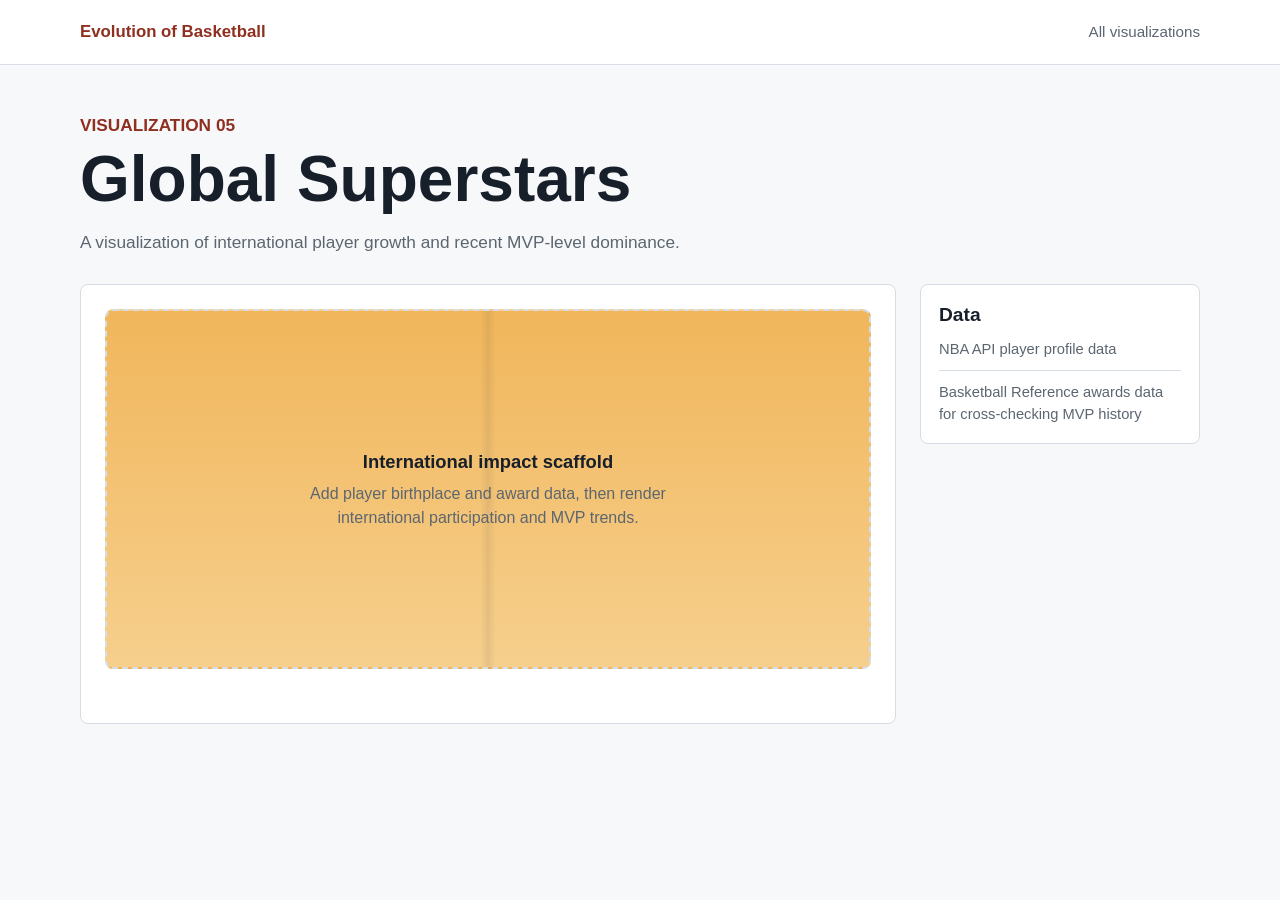
==== visualizations/global-superstars.html @ e6bba174 "Add baseline visualization structure" ====
<!DOCTYPE html>
<html lang="en">
<head>
  <meta charset="UTF-8">
  <meta name="viewport" content="width=device-width, initial-scale=1.0">
  <title>Global Superstars | Evolution of Basketball</title>
  <link rel="stylesheet" href="../styles/main.css">
</head>
<body>
  <header class="site-header">
    <nav class="nav-shell" aria-label="Main navigation">
      <a class="brand" href="../index.html">Evolution of Basketball</a>
      <a class="back-link" href="../index.html">All visualizations</a>
    </nav>
  </header>

  <main class="viz-shell">
    <section class="viz-heading">
      <p class="eyebrow">Visualization 05</p>
      <h1 data-viz-title>Global Superstars</h1>
      <p data-viz-description></p>
    </section>

    <section class="viz-layout">
      <div class="viz-stage">
        <div class="placeholder-chart" data-viz-chart></div>
      </div>

      <aside class="data-panel" aria-label="Planned data sources">
        <h2>Data</h2>
        <ul class="data-list" data-viz-data></ul>
      </aside>
    </section>
  </main>

  <script src="../scripts/viz-page.js"></script>
  <script src="../scripts/global-superstars.js"></script>
</body>
</html>
---- styles/main.css ----
:root {
  color-scheme: light;
  --ink: #17202a;
  --muted: #5c6670;
  --line: #d6dde5;
  --paper: #f7f8fa;
  --surface: #ffffff;
  --accent: #c8452d;
  --accent-dark: #8f2f20;
  --court: #f1b65b;
  --focus: #2457d6;
}

* {
  box-sizing: border-box;
}

body {
  margin: 0;
  min-height: 100vh;
  background: var(--paper);
  color: var(--ink);
  font-family: Arial, Helvetica, sans-serif;
  line-height: 1.5;
}

a {
  color: inherit;
}

.site-header {
  border-bottom: 1px solid var(--line);
  background: var(--surface);
}

.nav-shell {
  display: flex;
  align-items: center;
  justify-content: space-between;
  width: min(1120px, calc(100% - 32px));
  min-height: 64px;
  margin: 0 auto;
}

.brand {
  color: var(--accent-dark);
  font-size: 1.05rem;
  font-weight: 700;
  text-decoration: none;
}

.back-link {
  color: var(--muted);
  font-size: 0.95rem;
  text-decoration: none;
}

.back-link:hover,
.brand:hover {
  text-decoration: underline;
}

.home-shell,
.viz-shell {
  width: min(1120px, calc(100% - 32px));
  margin: 0 auto;
  padding: 48px 0;
}

.intro {
  max-width: 760px;
  margin-bottom: 32px;
}

.eyebrow {
  margin: 0 0 8px;
  color: var(--accent-dark);
  font-size: 0.78rem;
  font-weight: 700;
  letter-spacing: 0;
  text-transform: uppercase;
}

h1 {
  margin: 0;
  font-size: clamp(2.1rem, 5vw, 4.25rem);
  line-height: 1.03;
}

h2 {
  margin: 0;
  font-size: 1.2rem;
  line-height: 1.2;
}

p {
  color: var(--muted);
}

.intro p:last-child,
.viz-heading p {
  max-width: 700px;
  font-size: 1.08rem;
}

.viz-grid {
  display: grid;
  grid-template-columns: repeat(auto-fit, minmax(240px, 1fr));
  gap: 16px;
}

.viz-card {
  display: grid;
  gap: 10px;
  min-height: 210px;
  padding: 20px;
  border: 1px solid var(--line);
  border-radius: 8px;
  background: var(--surface);
  text-decoration: none;
  transition: border-color 160ms ease, transform 160ms ease;
}

.viz-card:hover,
.viz-card:focus-visible {
  border-color: var(--accent);
  transform: translateY(-2px);
}

.viz-card:focus-visible,
.back-link:focus-visible,
.brand:focus-visible {
  outline: 3px solid var(--focus);
  outline-offset: 3px;
}

.viz-card span {
  color: var(--accent);
  font-size: 0.8rem;
  font-weight: 700;
}

.viz-card p {
  margin: 0;
}

.viz-heading {
  margin-bottom: 28px;
}

.viz-layout {
  display: grid;
  grid-template-columns: minmax(0, 1fr) 280px;
  gap: 24px;
  align-items: start;
}

.viz-stage,
.data-panel {
  border: 1px solid var(--line);
  border-radius: 8px;
  background: var(--surface);
}

.viz-stage {
  min-height: 440px;
  padding: 24px;
}

.placeholder-chart {
  display: grid;
  place-items: center;
  min-height: 360px;
  border: 2px dashed var(--line);
  border-radius: 8px;
  background:
    linear-gradient(90deg, transparent 49%, rgba(23, 32, 42, 0.08) 50%, transparent 51%),
    linear-gradient(var(--court), #f6cf8d);
  color: var(--ink);
  text-align: center;
}

.placeholder-chart strong {
  display: block;
  margin-bottom: 6px;
  font-size: 1.15rem;
}

.placeholder-chart p {
  max-width: 420px;
  margin: 0;
}

.data-panel {
  padding: 18px;
}

.data-panel h2 {
  margin-bottom: 12px;
}

.data-list {
  display: grid;
  gap: 10px;
  margin: 0;
  padding: 0;
  list-style: none;
}

.data-list li {
  padding-bottom: 10px;
  border-bottom: 1px solid var(--line);
  color: var(--muted);
  font-size: 0.92rem;
}

.data-list li:last-child {
  padding-bottom: 0;
  border-bottom: 0;
}

@media (max-width: 760px) {
  .home-shell,
  .viz-shell {
    padding: 32px 0;
  }

  .viz-layout {
    grid-template-columns: 1fr;
  }

  .viz-stage {
    min-height: 340px;
  }

  .placeholder-chart {
    min-height: 280px;
  }
}
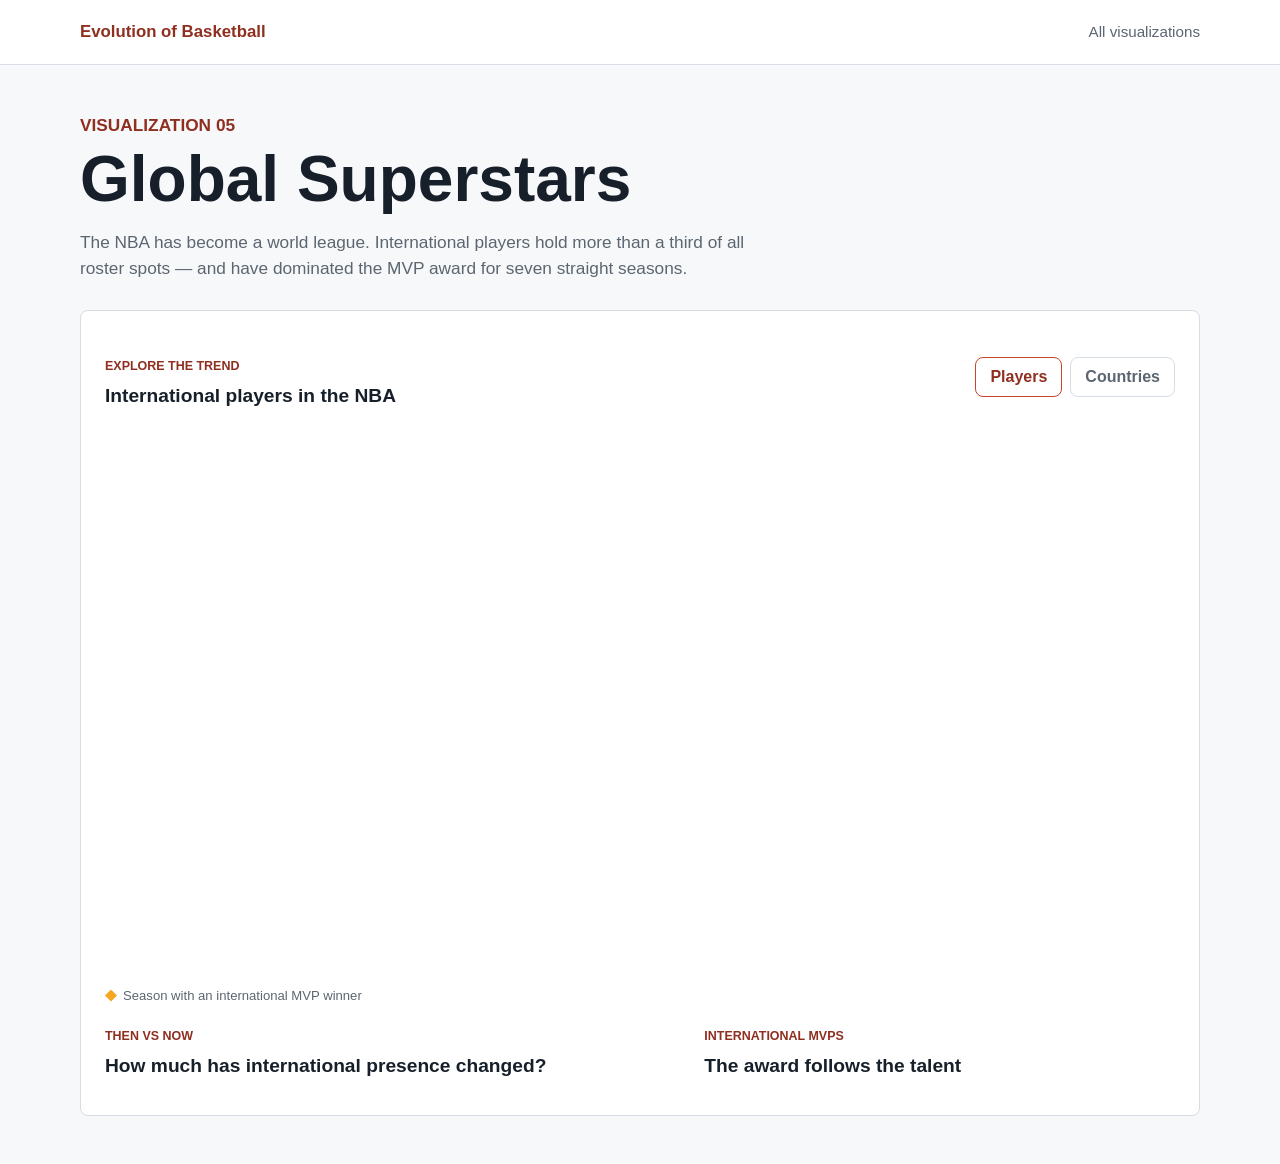
==== commit 9e915f2a: "added global superstars visual" ====
--- a/visualizations/global-superstars.html
+++ b/visualizations/global-superstars.html
@@ -5,6 +5,7 @@
   <meta name="viewport" content="width=device-width, initial-scale=1.0">
   <title>Global Superstars | Evolution of Basketball</title>
   <link rel="stylesheet" href="../styles/main.css">
+  <link rel="stylesheet" href="../styles/global-superstars.css">
 </head>
 <body>
   <header class="site-header">
@@ -17,22 +18,64 @@
   <main class="viz-shell">
     <section class="viz-heading">
       <p class="eyebrow">Visualization 05</p>
-      <h1 data-viz-title>Global Superstars</h1>
-      <p data-viz-description></p>
+      <h1>Global Superstars</h1>
+      <p>The NBA has become a world league. International players hold more than a third of all roster spots — and have dominated the MVP award for seven straight seasons.</p>
     </section>
 
-    <section class="viz-layout">
-      <div class="viz-stage">
-        <div class="placeholder-chart" data-viz-chart></div>
+    <section class="viz-layout gs-layout">
+      <div class="viz-stage gs-stage">
+
+        <div class="gs-story" data-gs-story></div>
+
+        <section class="chart-panel" aria-label="Interactive international players chart">
+          <div class="chart-toolbar">
+            <div>
+              <p class="eyebrow">Explore the trend</p>
+              <h2 data-metric-name>International players in the NBA</h2>
+              <p class="metric-readout" data-metric-readout></p>
+            </div>
+
+            <div class="metric-controls" role="tablist" aria-label="International players metric">
+              <button class="metric-button is-active" type="button" data-metric="intl_players">Players</button>
+              <button class="metric-button" type="button" data-metric="countries">Countries</button>
+            </div>
+          </div>
+
+          <div class="chart-wrap">
+            <svg class="line-chart" data-gs-chart viewBox="0 0 860 430" role="img" aria-labelledby="gs-chart-title gs-chart-desc">
+              <title id="gs-chart-title">International players in the NBA by season</title>
+              <desc id="gs-chart-desc">Line chart showing international player count from 2004-05 through 2024-25.</desc>
+            </svg>
+            <div class="chart-tooltip" data-chart-tooltip hidden></div>
+          </div>
+
+          <div class="chart-legend">
+            <span class="legend-item">
+              <span class="legend-mvp"></span>
+              Season with an international MVP winner
+            </span>
+          </div>
+        </section>
+
+        <section class="gs-context" aria-label="International growth context">
+          <div>
+            <p class="eyebrow">Then vs now</p>
+            <h2>How much has international presence changed?</h2>
+            <div class="driver-list" data-driver-list></div>
+          </div>
+
+          <div>
+            <p class="eyebrow">International MVPs</p>
+            <h2>The award follows the talent</h2>
+            <div class="mvp-list" data-mvp-list></div>
+          </div>
+        </section>
+
       </div>
-
-      <aside class="data-panel" aria-label="Planned data sources">
-        <h2>Data</h2>
-        <ul class="data-list" data-viz-data></ul>
-      </aside>
     </section>
   </main>
 
+  <script src="https://d3js.org/d3.v7.min.js"></script>
   <script src="../scripts/viz-page.js"></script>
   <script src="../scripts/global-superstars.js"></script>
 </body>
--- a/styles/main.css
+++ b/styles/main.css
@@ -28,6 +28,22 @@
   color: inherit;
 }
 
+p {
+  color: var(--muted);
+}
+
+h1 {
+  margin: 0;
+  font-size: clamp(2.1rem, 5vw, 4.25rem);
+  line-height: 1.03;
+}
+
+h2 {
+  margin: 0;
+  font-size: 1.2rem;
+  line-height: 1.2;
+}
+
 .site-header {
   border-bottom: 1px solid var(--line);
   background: var(--surface);
@@ -60,6 +76,13 @@
   text-decoration: underline;
 }
 
+.brand:focus-visible,
+.back-link:focus-visible,
+.viz-card:focus-visible {
+  outline: 3px solid var(--focus);
+  outline-offset: 3px;
+}
+
 .home-shell,
 .viz-shell {
   width: min(1120px, calc(100% - 32px));
@@ -70,6 +93,12 @@
 .intro {
   max-width: 760px;
   margin-bottom: 32px;
+}
+
+.intro p:last-child,
+.viz-heading p {
+  max-width: 700px;
+  font-size: 1.08rem;
 }
 
 .eyebrow {
@@ -79,28 +108,6 @@
   font-weight: 700;
   letter-spacing: 0;
   text-transform: uppercase;
-}
-
-h1 {
-  margin: 0;
-  font-size: clamp(2.1rem, 5vw, 4.25rem);
-  line-height: 1.03;
-}
-
-h2 {
-  margin: 0;
-  font-size: 1.2rem;
-  line-height: 1.2;
-}
-
-p {
-  color: var(--muted);
-}
-
-.intro p:last-child,
-.viz-heading p {
-  max-width: 700px;
-  font-size: 1.08rem;
 }
 
 .viz-grid {
@@ -125,13 +132,6 @@
 .viz-card:focus-visible {
   border-color: var(--accent);
   transform: translateY(-2px);
-}
-
-.viz-card:focus-visible,
-.back-link:focus-visible,
-.brand:focus-visible {
-  outline: 3px solid var(--focus);
-  outline-offset: 3px;
 }
 
 .viz-card span {
--- a/styles/global-superstars.css
+++ b/styles/global-superstars.css
@@ -0,0 +1,324 @@
+.gs-layout {
+  grid-template-columns: 1fr;
+}
+
+.gs-stage {
+  display: grid;
+  gap: 22px;
+}
+
+.gs-story {
+  display: grid;
+  grid-template-columns: repeat(3, minmax(0, 1fr));
+  gap: 12px;
+}
+
+.gs-story div {
+  padding: 14px;
+  border: 1px solid var(--line);
+  border-radius: 8px;
+  background: #fbfcfd;
+}
+
+.gs-story span {
+  display: block;
+  color: var(--muted);
+  font-size: 0.82rem;
+}
+
+.gs-story strong {
+  display: block;
+  margin-top: 4px;
+  color: var(--ink);
+  font-size: 1.35rem;
+}
+
+.gs-story small {
+  display: block;
+  margin-top: 2px;
+  color: var(--muted);
+  font-size: 0.78rem;
+}
+
+.chart-panel {
+  display: grid;
+  gap: 18px;
+}
+
+.chart-toolbar {
+  display: grid;
+  grid-template-columns: minmax(0, 1fr) auto;
+  gap: 18px;
+  align-items: start;
+}
+
+.chart-toolbar h2 {
+  margin-bottom: 8px;
+}
+
+.metric-controls {
+  display: flex;
+  flex-wrap: wrap;
+  justify-content: flex-end;
+  gap: 8px;
+  max-width: 420px;
+}
+
+.metric-button {
+  min-height: 40px;
+  padding: 0 14px;
+  border: 1px solid var(--line);
+  border-radius: 8px;
+  background: var(--surface);
+  color: var(--muted);
+  cursor: pointer;
+  font: inherit;
+  font-weight: 700;
+  white-space: nowrap;
+}
+
+.metric-button:hover,
+.metric-button:focus-visible,
+.metric-button.is-active {
+  border-color: var(--accent);
+  color: var(--accent-dark);
+}
+
+.metric-button:focus-visible {
+  outline: 3px solid var(--focus);
+  outline-offset: 2px;
+}
+
+.metric-readout {
+  display: grid;
+  gap: 5px;
+  max-width: 650px;
+  margin: 0;
+  font-size: 0.95rem;
+}
+
+.metric-readout strong,
+.metric-readout span,
+.metric-readout em {
+  display: block;
+}
+
+.metric-readout strong {
+  color: var(--ink);
+  font-style: normal;
+}
+
+.metric-readout em {
+  color: var(--accent-dark);
+  font-style: normal;
+  font-weight: 700;
+}
+
+.chart-wrap {
+  position: relative;
+  min-height: 360px;
+}
+
+.line-chart {
+  display: block;
+  width: 100%;
+  height: auto;
+  min-height: 320px;
+}
+
+.chart-grid line {
+  stroke: var(--line);
+  stroke-width: 1;
+}
+
+.chart-grid text,
+.chart-axis text {
+  fill: var(--muted);
+  font-size: 0.78rem;
+}
+
+.chart-line {
+  filter: drop-shadow(0 8px 12px rgba(23, 32, 42, 0.12));
+}
+
+.chart-points circle:hover,
+.chart-points circle:focus {
+  r: 7;
+}
+
+.chart-points polygon {
+  cursor: pointer;
+}
+
+.chart-tooltip {
+  position: absolute;
+  top: 0;
+  left: 0;
+  z-index: 2;
+  display: grid;
+  gap: 2px;
+  width: max-content;
+  max-width: 230px;
+  padding: 10px 12px;
+  border: 1px solid var(--line);
+  border-radius: 8px;
+  background: var(--ink);
+  color: var(--surface);
+  font-size: 0.85rem;
+  pointer-events: none;
+}
+
+.chart-tooltip[hidden] {
+  display: none;
+}
+
+.chart-tooltip span {
+  color: rgba(255, 255, 255, 0.78);
+}
+
+.chart-tooltip .tooltip-mvp {
+  color: #f5a623;
+  font-weight: 700;
+}
+
+.chart-legend {
+  display: flex;
+  gap: 16px;
+  font-size: 0.82rem;
+  color: var(--muted);
+}
+
+.legend-item {
+  display: flex;
+  align-items: center;
+  gap: 6px;
+}
+
+.legend-mvp {
+  display: inline-block;
+  width: 12px;
+  height: 12px;
+  background: #f5a623;
+  clip-path: polygon(50% 0%, 100% 50%, 50% 100%, 0% 50%);
+}
+
+.gs-context {
+  display: grid;
+  grid-template-columns: minmax(0, 1.1fr) minmax(280px, 0.9fr);
+  gap: 24px;
+  align-items: start;
+}
+
+.gs-context h2 {
+  margin-bottom: 14px;
+}
+
+.driver-list,
+.mvp-list {
+  display: grid;
+  gap: 10px;
+}
+
+.driver-row {
+  display: grid;
+  grid-template-columns: minmax(180px, 0.9fr) minmax(220px, 1.1fr);
+  gap: 16px;
+  padding: 14px;
+  border: 1px solid var(--line);
+  border-radius: 8px;
+  background: #fbfcfd;
+  align-items: center;
+}
+
+.driver-row h3 {
+  margin: 0 0 4px;
+  font-size: 1rem;
+}
+
+.driver-row p {
+  margin: 0;
+  font-size: 0.9rem;
+}
+
+.driver-bars {
+  display: grid;
+  gap: 6px;
+  min-width: 0;
+}
+
+.driver-bars span {
+  display: flex;
+  align-items: center;
+  justify-content: space-between;
+  min-width: 160px;
+  max-width: 100%;
+  min-height: 28px;
+  padding: 0 9px;
+  border-radius: 6px;
+  background: #e8edf3;
+  color: var(--ink);
+  font-size: 0.82rem;
+  font-weight: 700;
+}
+
+.driver-bars .is-latest {
+  background: var(--bar-color, var(--accent));
+  color: #ffffff;
+}
+
+.driver-bars b {
+  margin-right: 10px;
+  font-size: 0.74rem;
+  font-weight: 700;
+  opacity: 0.78;
+}
+
+.mvp-entry {
+  padding: 10px 14px;
+  border: 1px solid var(--line);
+  border-radius: 8px;
+  background: #fbfcfd;
+}
+
+.mvp-entry span {
+  display: block;
+  color: var(--muted);
+  font-size: 0.8rem;
+}
+
+.mvp-entry strong {
+  display: block;
+  margin-top: 2px;
+  color: var(--ink);
+  font-size: 0.95rem;
+}
+
+.mvp-entry p {
+  margin: 1px 0 0;
+  font-size: 0.82rem;
+}
+
+@media (max-width: 760px) {
+  .gs-story {
+    grid-template-columns: 1fr;
+  }
+
+  .chart-toolbar,
+  .gs-context,
+  .driver-row {
+    grid-template-columns: 1fr;
+  }
+
+  .metric-controls {
+    justify-content: flex-start;
+    max-width: none;
+  }
+
+  .metric-button {
+    flex: 1 1 120px;
+  }
+
+  .driver-bars span {
+    min-width: 0;
+  }
+}
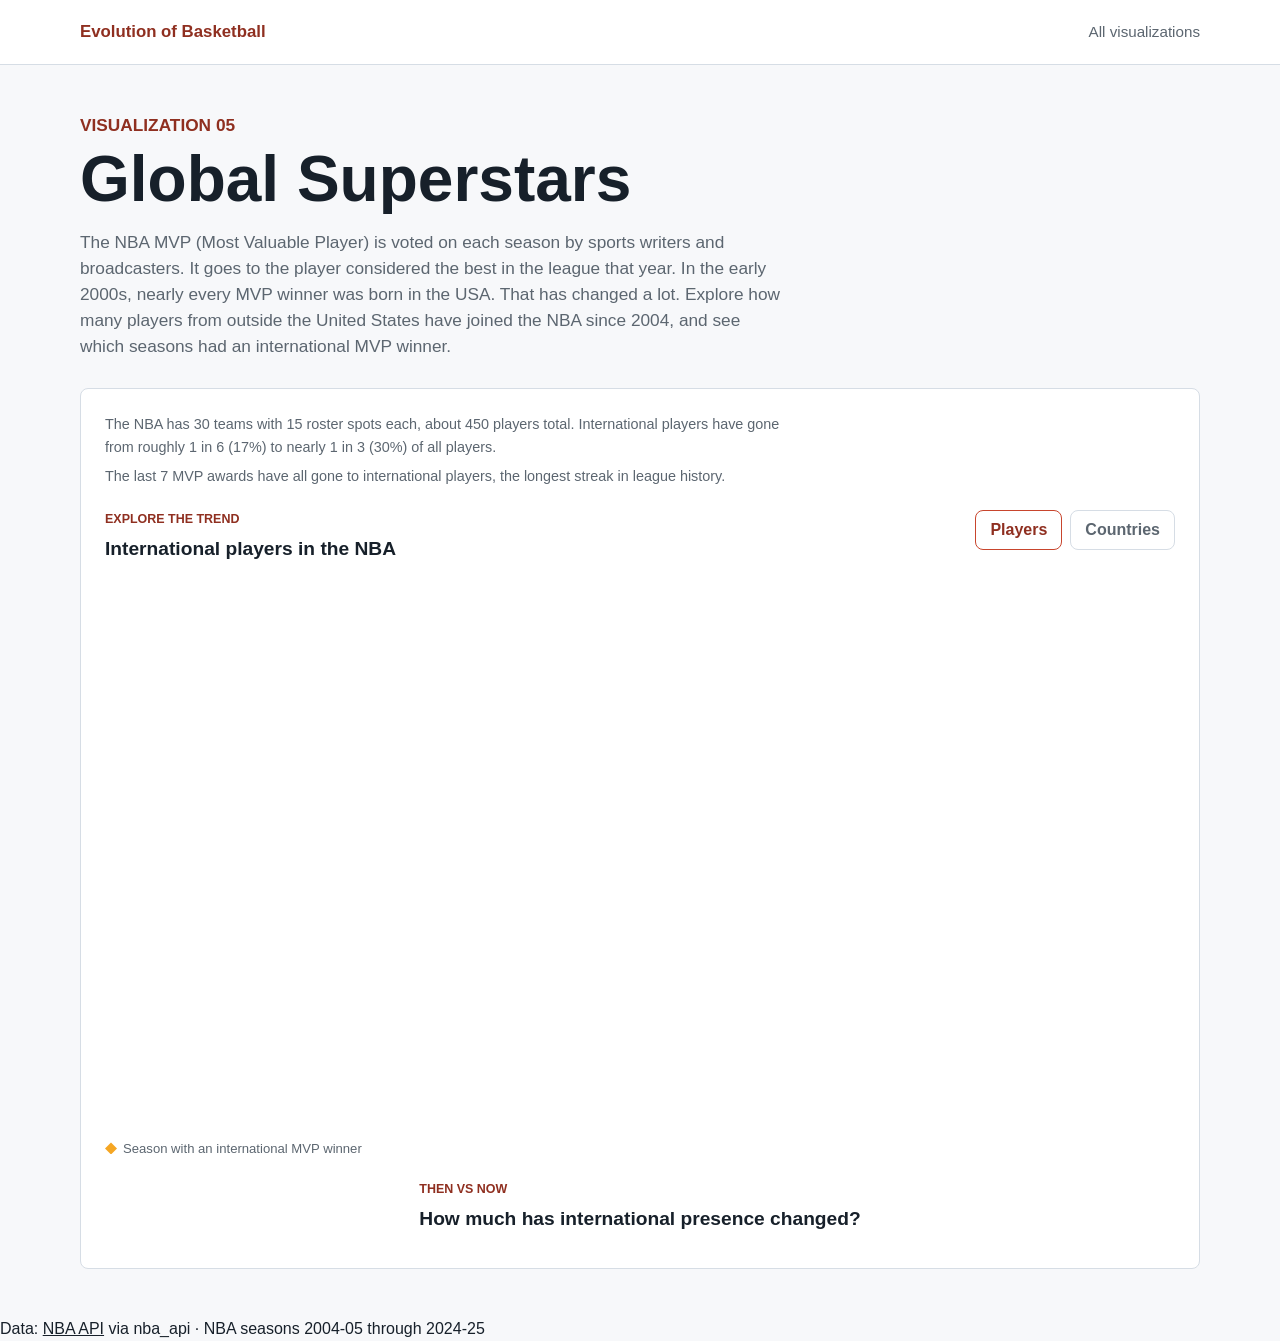
==== commit e36c8360: "added changes to global_superstar visual" ====
--- a/visualizations/global-superstars.html
+++ b/visualizations/global-superstars.html
@@ -19,20 +19,22 @@
     <section class="viz-heading">
       <p class="eyebrow">Visualization 05</p>
       <h1>Global Superstars</h1>
-      <p>The NBA has become a world league. International players hold more than a third of all roster spots — and have dominated the MVP award for seven straight seasons.</p>
+      <p>The NBA MVP (Most Valuable Player) is voted on each season by sports writers and broadcasters. It goes to the player considered the best in the league that year. In the early 2000s, nearly every MVP winner was born in the USA. That has changed a lot. Explore how many players from outside the United States have joined the NBA since 2004, and see which seasons had an international MVP winner.</p>
     </section>
 
     <section class="viz-layout gs-layout">
       <div class="viz-stage gs-stage">
 
-        <div class="gs-story" data-gs-story></div>
+        <div class="gs-facts">
+          <p class="gs-context-note">The NBA has 30 teams with 15 roster spots each, about 450 players total. International players have gone from roughly 1 in 6 (17%) to nearly 1 in 3 (30%) of all players.</p>
+          <p class="gs-context-note">The last 7 MVP awards have all gone to international players, the longest streak in league history.</p>
+        </div>
 
         <section class="chart-panel" aria-label="Interactive international players chart">
           <div class="chart-toolbar">
             <div>
               <p class="eyebrow">Explore the trend</p>
               <h2 data-metric-name>International players in the NBA</h2>
-              <p class="metric-readout" data-metric-readout></p>
             </div>
 
             <div class="metric-controls" role="tablist" aria-label="International players metric">
@@ -63,18 +65,16 @@
             <h2>How much has international presence changed?</h2>
             <div class="driver-list" data-driver-list></div>
           </div>
-
-          <div>
-            <p class="eyebrow">International MVPs</p>
-            <h2>The award follows the talent</h2>
-            <div class="mvp-list" data-mvp-list></div>
-          </div>
         </section>
 
       </div>
     </section>
   </main>
 
+  <footer class="viz-credit">
+    Data: <a href="https://github.com/swar/nba_api" target="_blank" rel="noopener">NBA API</a> via nba_api &middot; NBA seasons 2004-05 through 2024-25
+  </footer>
+
   <script src="https://d3js.org/d3.v7.min.js"></script>
   <script src="../scripts/viz-page.js"></script>
   <script src="../scripts/global-superstars.js"></script>
--- a/styles/global-superstars.css
+++ b/styles/global-superstars.css
@@ -7,38 +7,6 @@
   gap: 22px;
 }
 
-.gs-story {
-  display: grid;
-  grid-template-columns: repeat(3, minmax(0, 1fr));
-  gap: 12px;
-}
-
-.gs-story div {
-  padding: 14px;
-  border: 1px solid var(--line);
-  border-radius: 8px;
-  background: #fbfcfd;
-}
-
-.gs-story span {
-  display: block;
-  color: var(--muted);
-  font-size: 0.82rem;
-}
-
-.gs-story strong {
-  display: block;
-  margin-top: 4px;
-  color: var(--ink);
-  font-size: 1.35rem;
-}
-
-.gs-story small {
-  display: block;
-  margin-top: 2px;
-  color: var(--muted);
-  font-size: 0.78rem;
-}
 
 .chart-panel {
   display: grid;
@@ -135,6 +103,16 @@
 .chart-axis text {
   fill: var(--muted);
   font-size: 0.78rem;
+}
+
+.chart-axis-title {
+  fill: var(--ink);
+  font-size: 0.8rem;
+  font-weight: 700;
+}
+
+.chart-axis-title--y {
+  letter-spacing: 0.02em;
 }
 
 .chart-line {
@@ -203,18 +181,28 @@
 }
 
 .gs-context {
-  display: grid;
-  grid-template-columns: minmax(0, 1.1fr) minmax(280px, 0.9fr);
-  gap: 24px;
-  align-items: start;
+  max-width: 680px;
+  margin: 0 auto;
 }
 
 .gs-context h2 {
   margin-bottom: 14px;
 }
 
-.driver-list,
-.mvp-list {
+.gs-facts {
+  display: grid;
+  gap: 6px;
+  max-width: 700px;
+}
+
+.gs-context-note {
+  margin: 0;
+  font-size: 0.9rem;
+  color: var(--muted);
+  line-height: 1.6;
+}
+
+.driver-list {
   display: grid;
   gap: 10px;
 }
@@ -273,29 +261,18 @@
   opacity: 0.78;
 }
 
-.mvp-entry {
-  padding: 10px 14px;
+.gs-tooltip-hint {
+  padding: 18px;
   border: 1px solid var(--line);
   border-radius: 8px;
   background: #fbfcfd;
 }
 
-.mvp-entry span {
-  display: block;
+.gs-tooltip-hint p {
+  margin: 6px 0 0;
+  font-size: 0.9rem;
   color: var(--muted);
-  font-size: 0.8rem;
-}
-
-.mvp-entry strong {
-  display: block;
-  margin-top: 2px;
-  color: var(--ink);
-  font-size: 0.95rem;
-}
-
-.mvp-entry p {
-  margin: 1px 0 0;
-  font-size: 0.82rem;
+  line-height: 1.6;
 }
 
 @media (max-width: 760px) {
@@ -304,7 +281,6 @@
   }
 
   .chart-toolbar,
-  .gs-context,
   .driver-row {
     grid-template-columns: 1fr;
   }
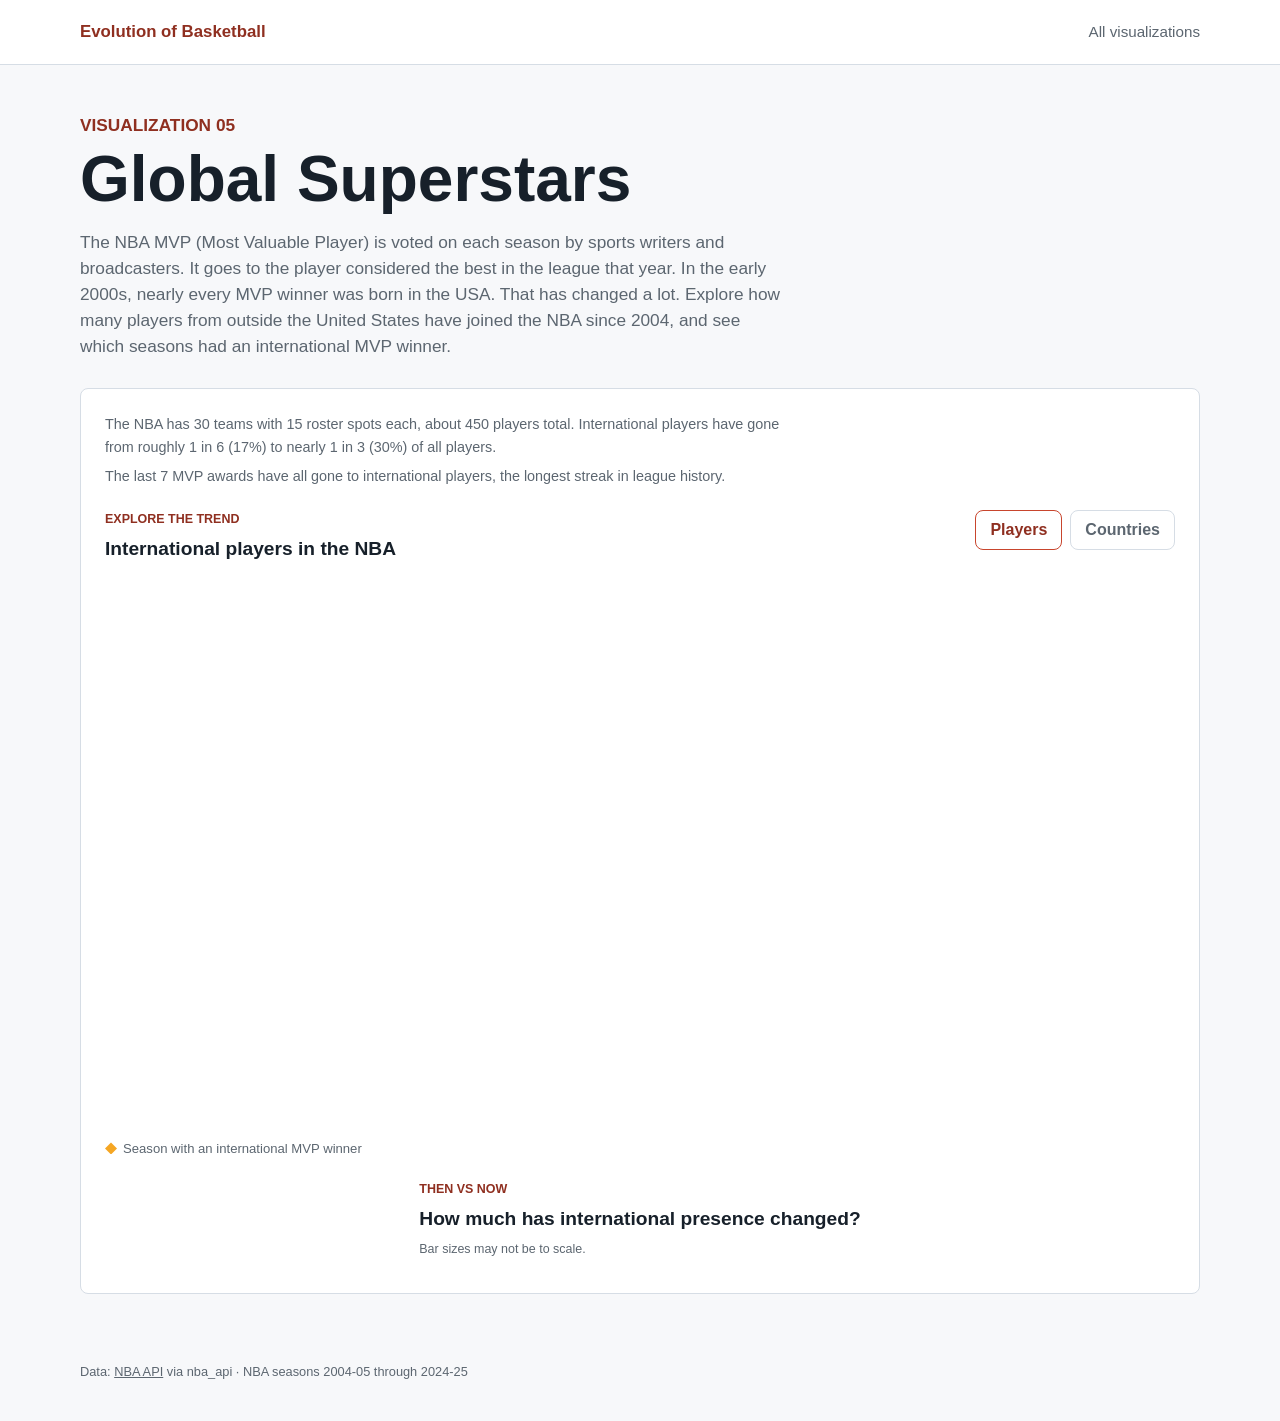
==== commit fed94485: "added bar chart disclamer" ====
--- a/visualizations/global-superstars.html
+++ b/visualizations/global-superstars.html
@@ -63,6 +63,7 @@
           <div>
             <p class="eyebrow">Then vs now</p>
             <h2>How much has international presence changed?</h2>
+            <p class="chart-disclaimer">Bar sizes may not be to scale.</p>
             <div class="driver-list" data-driver-list></div>
           </div>
         </section>
--- a/styles/main.css
+++ b/styles/main.css
@@ -110,9 +110,15 @@
   text-transform: uppercase;
 }
 
+.chart-disclaimer {
+  margin: -4px 0 10px;
+  font-size: 0.78rem;
+  color: var(--muted);
+}
+
 .viz-grid {
   display: grid;
-  grid-template-columns: repeat(auto-fit, minmax(240px, 1fr));
+  grid-template-columns: repeat(3, minmax(0, 1fr));
   gap: 16px;
 }
 
@@ -219,12 +225,35 @@
   border-bottom: 0;
 }
 
+.team-names {
+  margin: 10px 0 0;
+  font-size: 0.9rem;
+  color: var(--muted);
+}
+
+.viz-credit {
+  width: min(1120px, calc(100% - 32px));
+  margin: 0 auto;
+  padding: 20px 0 40px;
+  color: var(--muted);
+  font-size: 0.8rem;
+}
+
+.viz-credit a {
+  color: var(--muted);
+  text-decoration: underline;
+}
+
 @media (max-width: 760px) {
   .home-shell,
   .viz-shell {
     padding: 32px 0;
   }
 
+  .viz-grid {
+    grid-template-columns: repeat(2, minmax(0, 1fr));
+  }
+
   .viz-layout {
     grid-template-columns: 1fr;
   }
